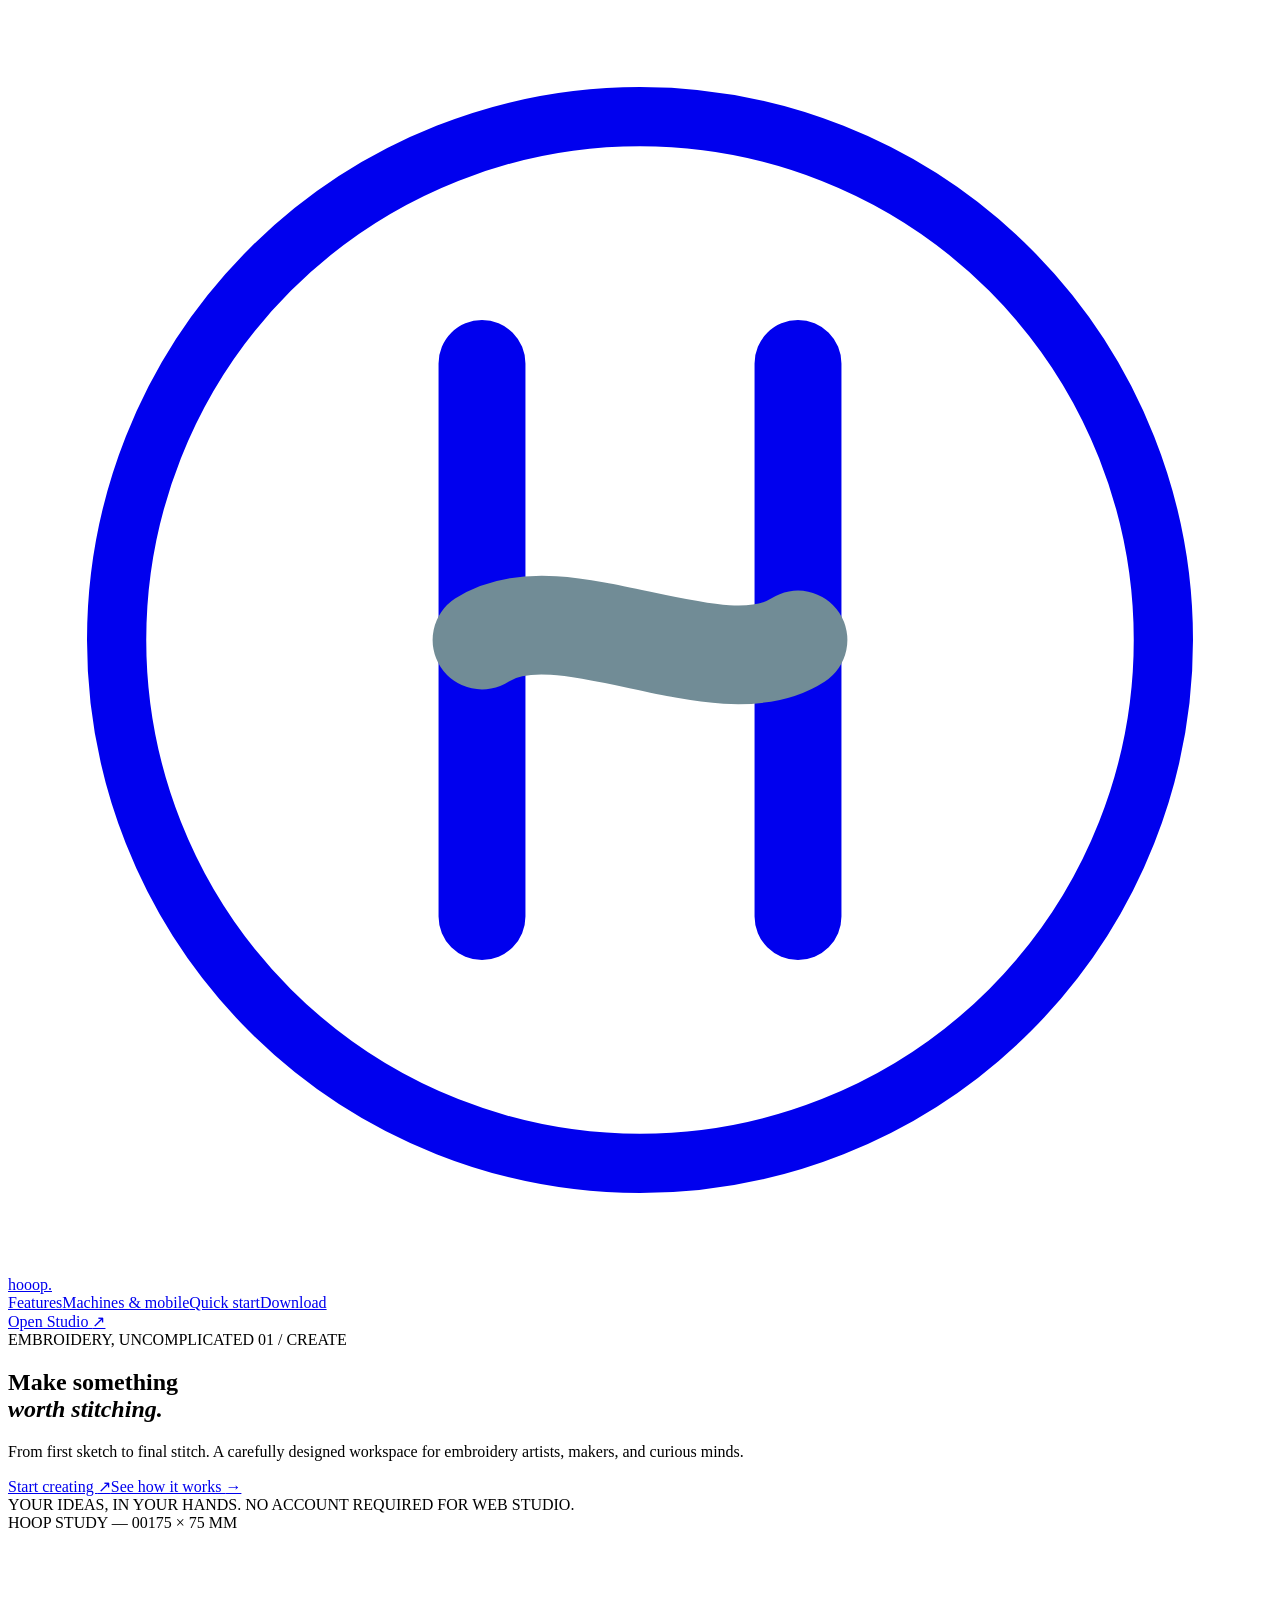
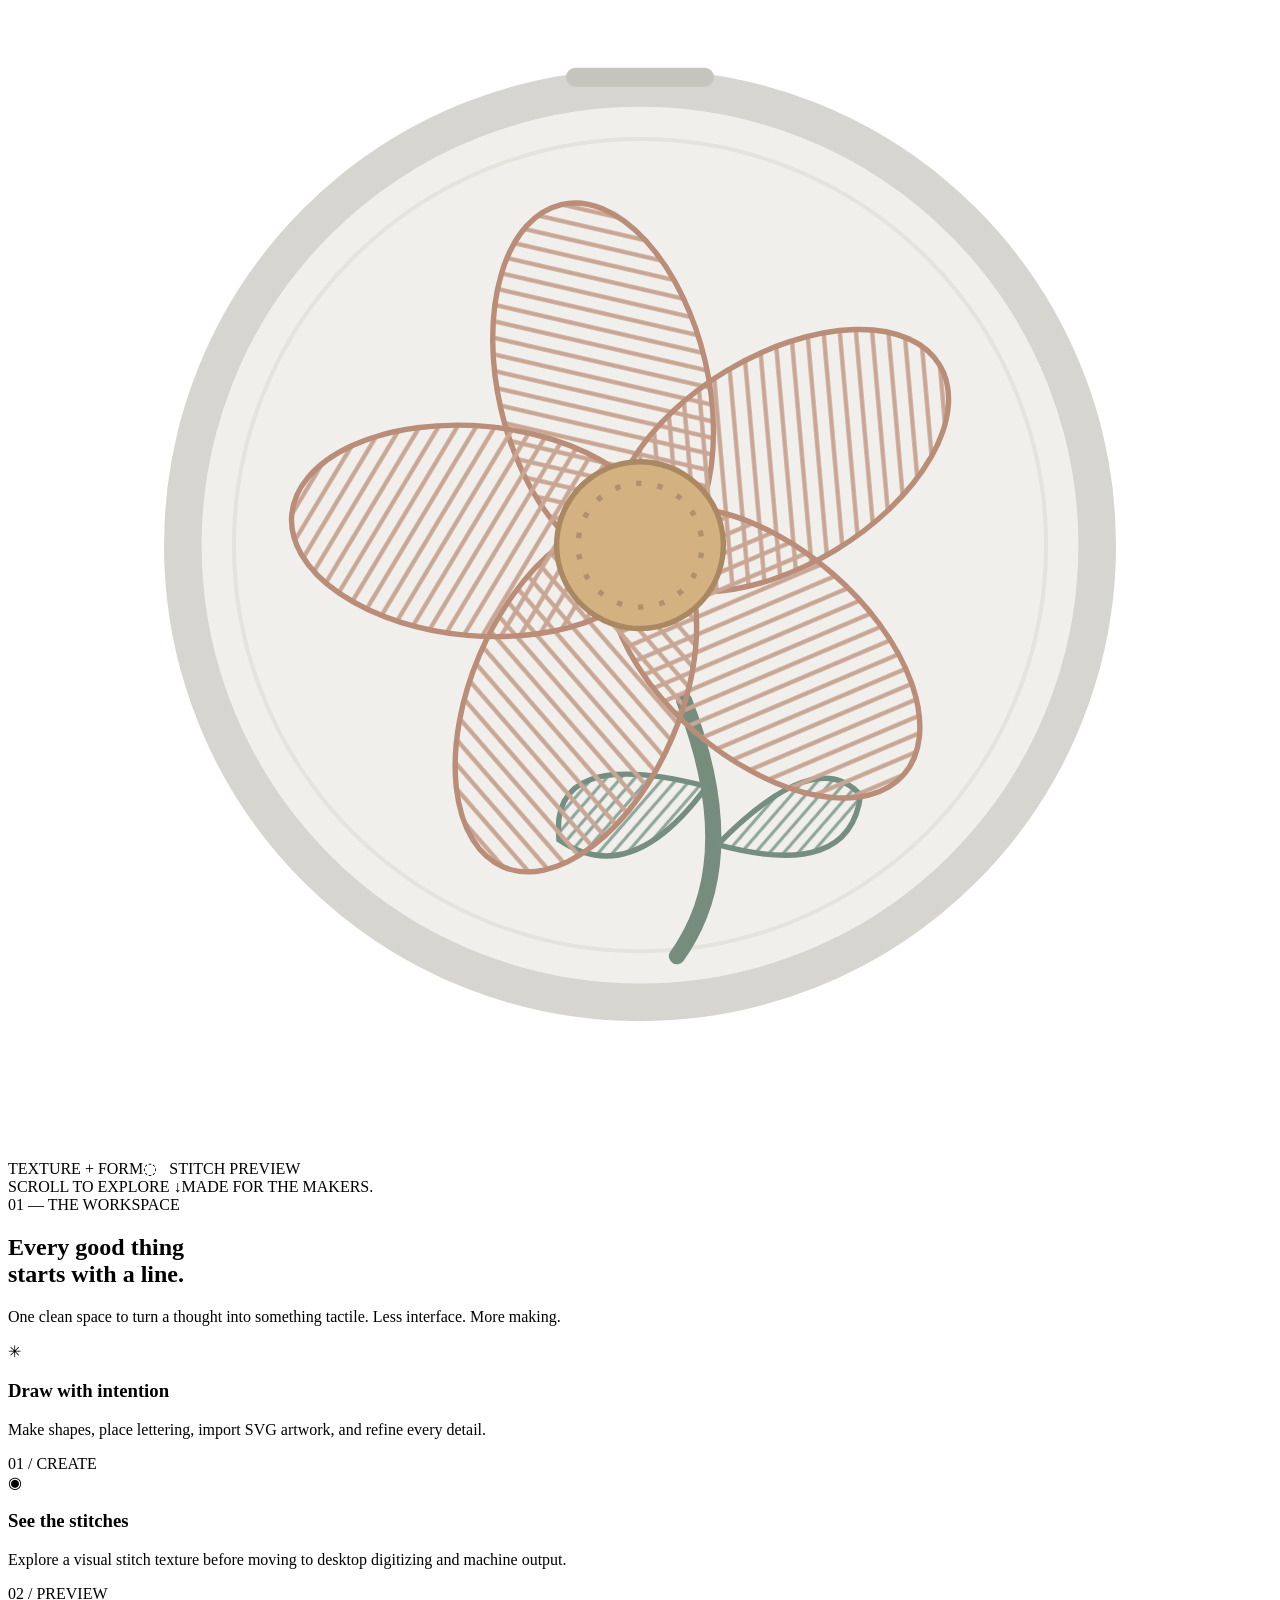
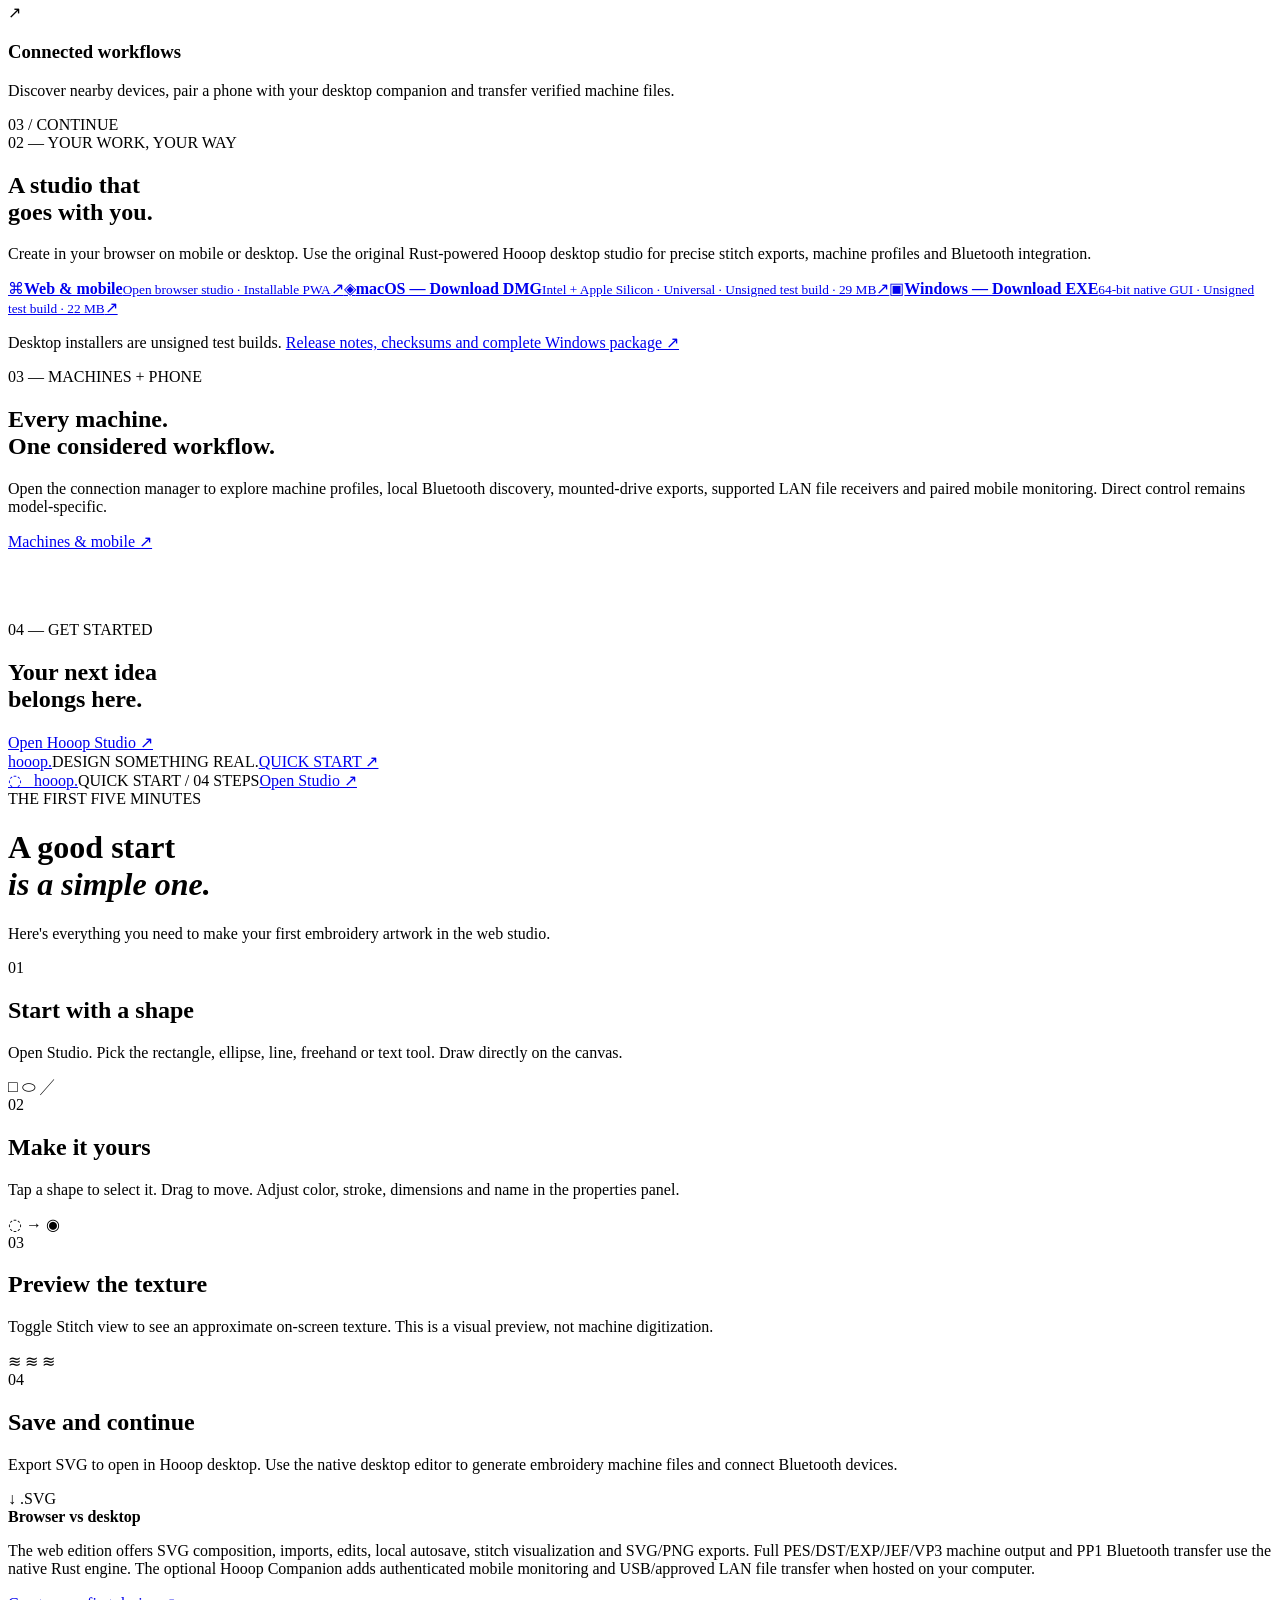
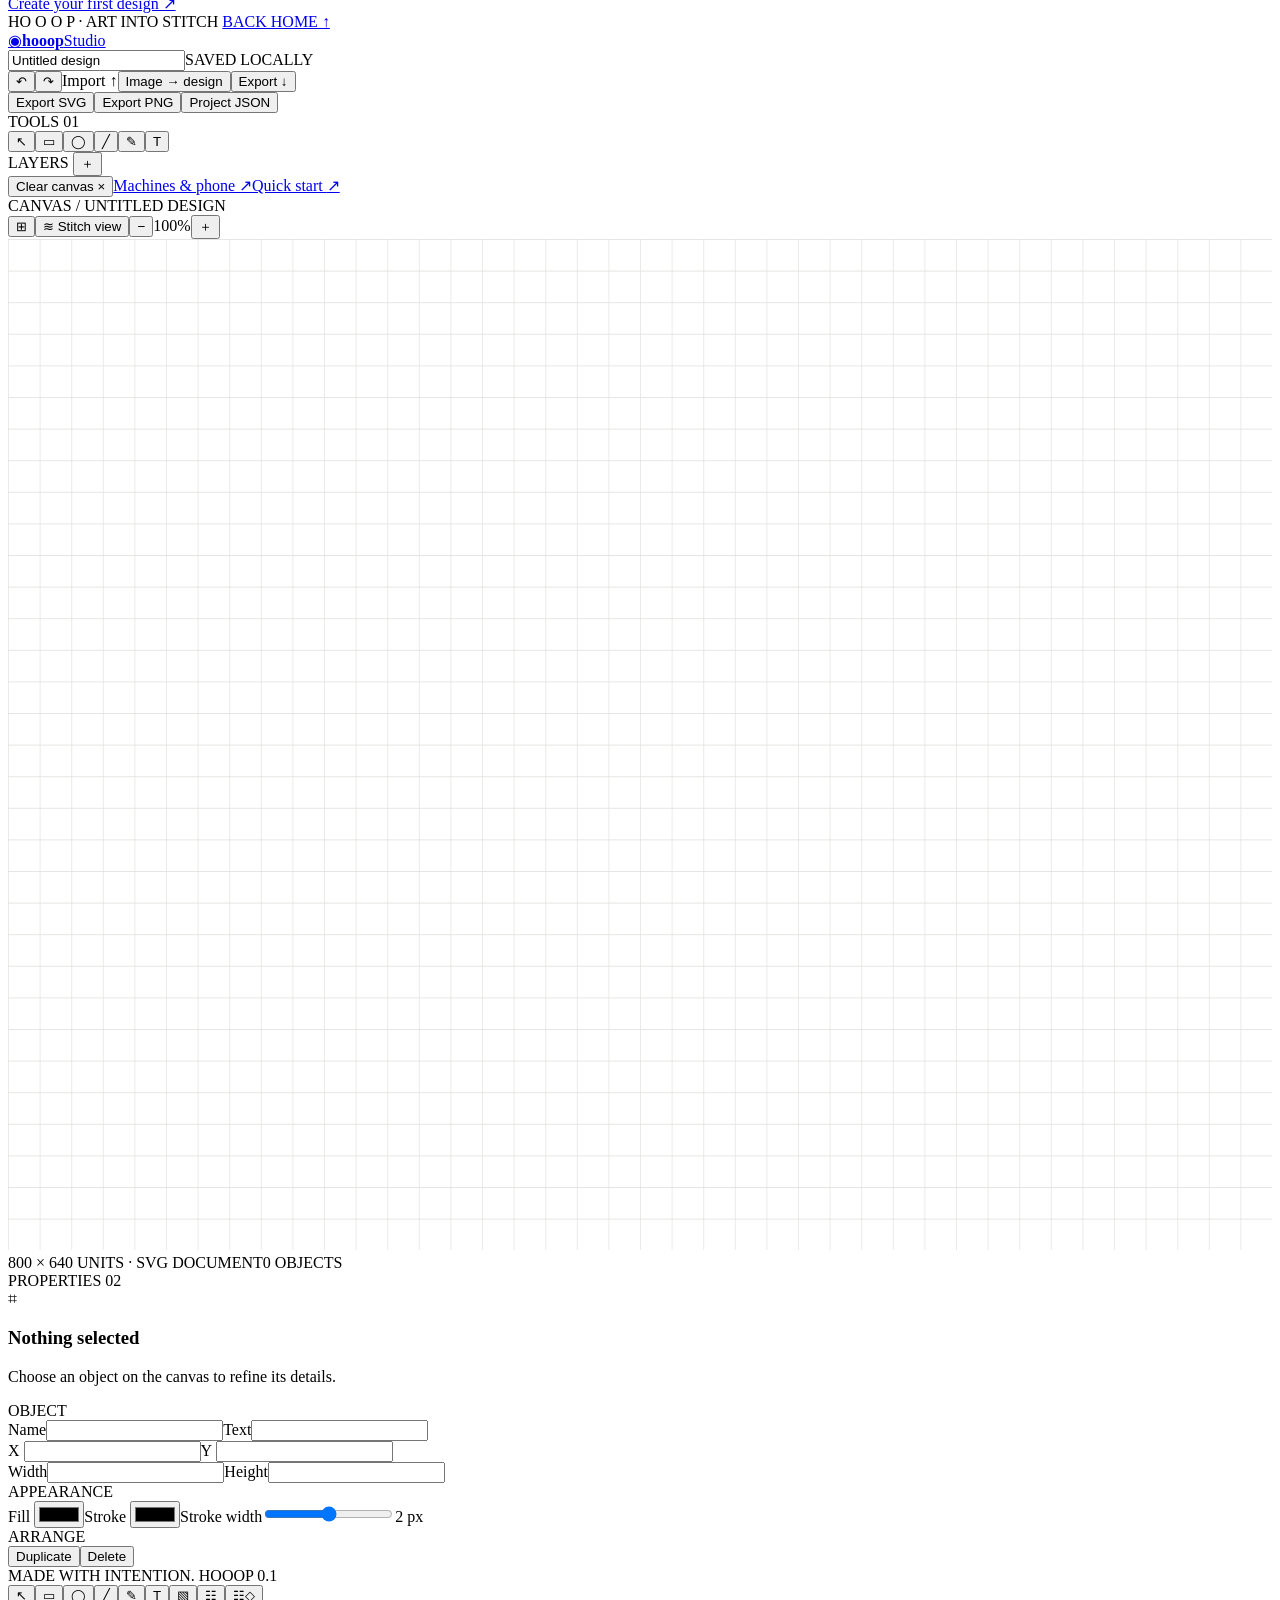
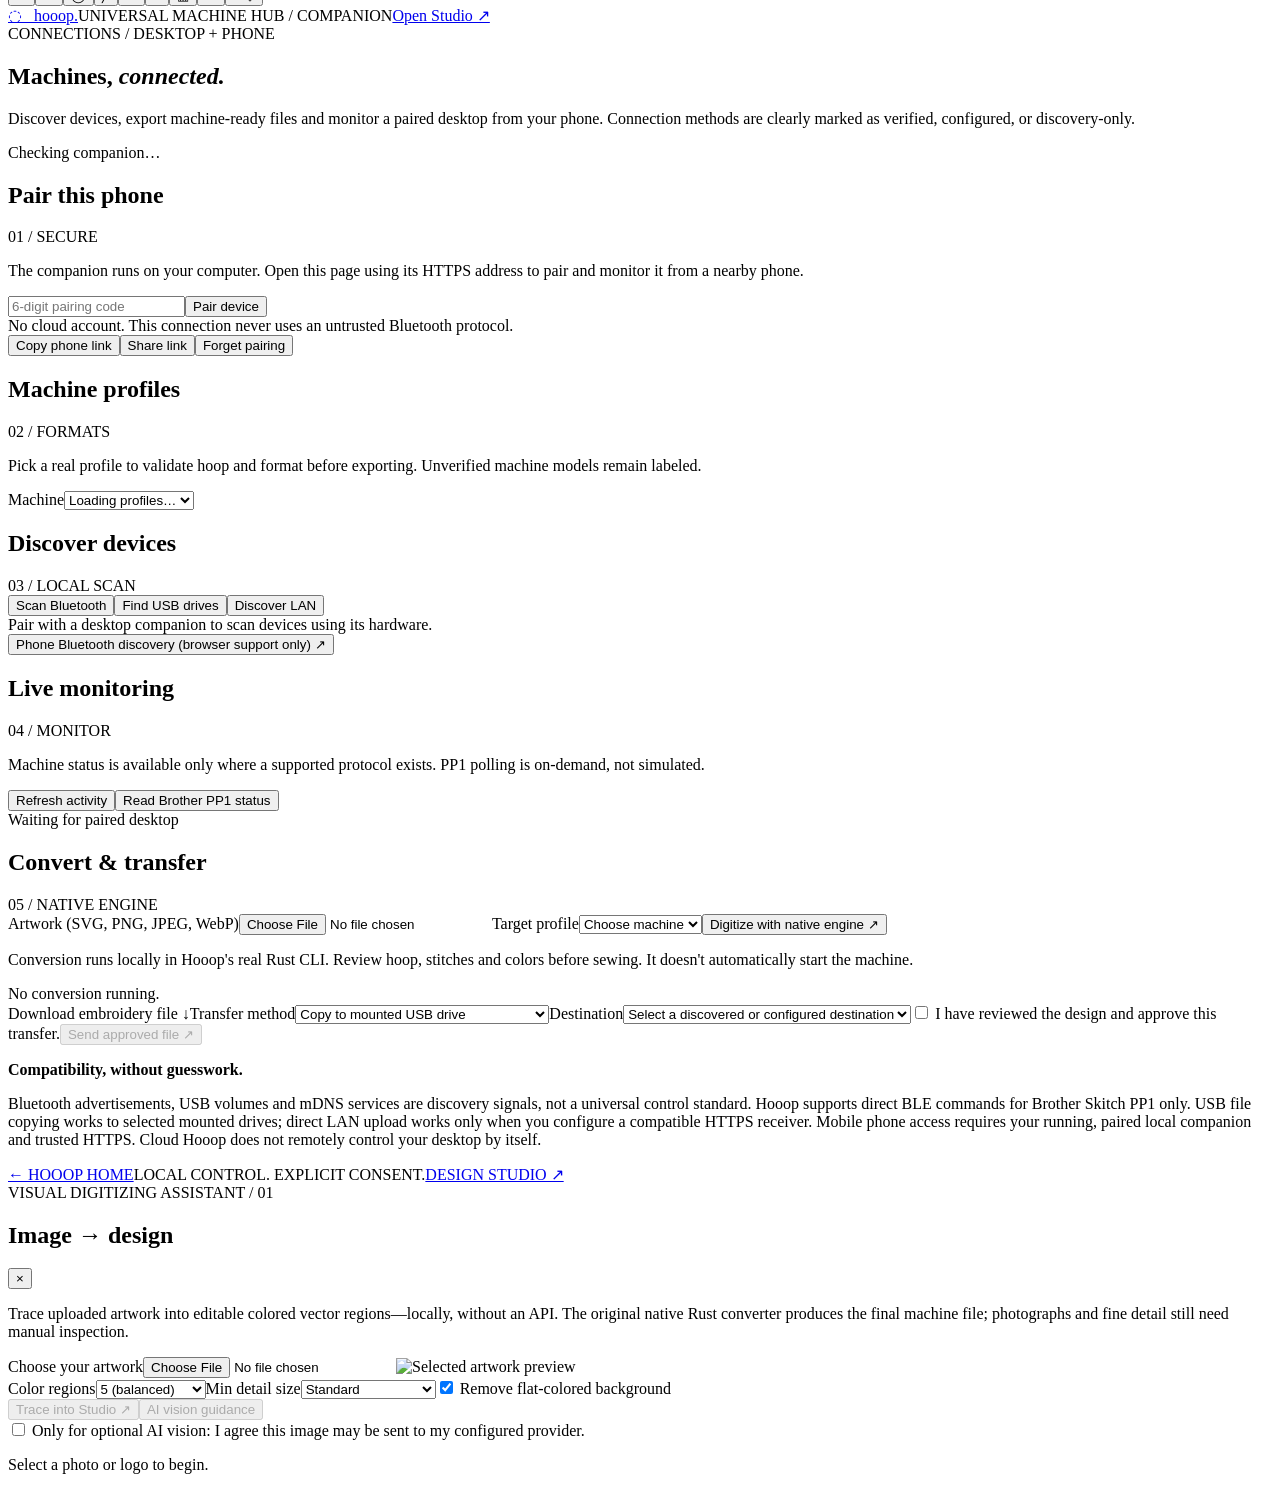
==== web/devices/index.html @ f66bc3d1 "feat: universal machine hub, paired mobile control and AI image-to-embroidery design" ====
<!doctype html>
<html lang="en"><head><meta charset="utf-8"><meta name="viewport" content="width=device-width, initial-scale=1, viewport-fit=cover"><meta name="theme-color" content="#f7f7f5"><meta name="description" content="Hooop — thoughtful embroidery design, across desktop and browser."><title>Hooop — Make something worth stitching.</title><link rel="icon" type="image/svg+xml" href="/assets/favicon.svg"><link rel="apple-touch-icon" href="/assets/apple-touch-icon.png"><link rel="manifest" href="/manifest.webmanifest"><link rel="stylesheet" href="/styles.css"><link rel="stylesheet" href="/universal.css"></head>
<body>
<div id="site" class="site">
<header class="site-header"><a class="wordmark" href="/" aria-label="Hooop home"><span class="mark"><svg viewBox="0 0 32 32" fill="none" aria-hidden="true"><circle cx="16" cy="16" r="13.25" stroke="currentColor" stroke-width="1.5"/><path d="M12 9v14M20 9v14" stroke="currentColor" stroke-width="2.2" stroke-linecap="round"/><path d="M12 16c2-1.3 6 1.3 8 0" stroke="#718C96" stroke-width="2.5" stroke-linecap="round"/></svg></span>hooop<span class="wordmark-dot">.</span></a><nav aria-label="Primary"><a href="#features">Features</a><a href="/devices/">Machines & mobile</a><a href="/guide/">Quick start</a><a href="#downloads">Download</a></nav><a class="site-cta" href="/studio/">Open Studio <span aria-hidden="true">↗</span></a></header>
<main><section class="hero"><div class="eyebrow"><span class="live-dot"></span> EMBROIDERY, UNCOMPLICATED <span class="hero-index">01 / CREATE</span></div><div class="hero-grid"><div class="hero-copy"><h1>Make something<br><em>worth stitching.</em></h1><p>From first sketch to final stitch. A carefully designed workspace for embroidery artists, makers, and curious minds.</p><div class="hero-actions"><a class="primary-btn" href="/studio/">Start creating <span>↗</span></a><a class="text-btn" href="/guide/">See how it works <span>→</span></a></div><div class="hero-meta">YOUR IDEAS, IN YOUR HANDS. <span>NO ACCOUNT REQUIRED FOR WEB STUDIO.</span></div></div><div class="hero-art" aria-label="Stylized stitched flower artwork"><div class="art-top"><span>HOOP STUDY — 001</span><span>75 × 75 MM</span></div><svg class="flower" viewBox="0 0 470 455" role="img" aria-label="Embroidered abstract flower inside a hoop"><defs><pattern id="stitch" width="6" height="6" patternUnits="userSpaceOnUse" patternTransform="rotate(26)"><path d="M0 3H6" stroke="#c9a694" stroke-width="1.6"/></pattern><pattern id="leafstitch" width="4" height="4" patternUnits="userSpaceOnUse" patternTransform="rotate(-36)"><path d="M0 2H4" stroke="#91a79b" stroke-width="1.2"/></pattern></defs><circle cx="235" cy="228" r="170" fill="#F0EFEB" stroke="#D6D5CF" stroke-width="14"/><circle cx="235" cy="228" r="151" fill="none" stroke="#E5E3DD" stroke-width="1.5"/><g transform="rotate(-13 235 228)"><path d="M238 288Q247 351 214 380" fill="none" stroke="#768c7c" stroke-width="6" stroke-linecap="round"/><path d="M239 321Q185 293 181 328Q203 352 239 321Z" fill="url(#leafstitch)" stroke="#758e81" stroke-width="2"/><path d="M238 343Q282 315 294 337Q283 367 238 343Z" fill="url(#leafstitch)" stroke="#758e81" stroke-width="2"/><g fill="url(#stitch)" stroke="#b98d78" stroke-width="2"><ellipse cx="235" cy="167" rx="39" ry="69"/><ellipse cx="235" cy="167" rx="39" ry="69" transform="rotate(72 235 228)"/><ellipse cx="235" cy="167" rx="39" ry="69" transform="rotate(144 235 228)"/><ellipse cx="235" cy="167" rx="39" ry="69" transform="rotate(216 235 228)"/><ellipse cx="235" cy="167" rx="39" ry="69" transform="rotate(288 235 228)"/></g><circle cx="235" cy="228" r="31" fill="#D4B181" stroke="#AA8862" stroke-width="2"/><circle cx="235" cy="228" r="23" fill="none" stroke="#af916e" stroke-width="2" stroke-dasharray="2 6"/></g><path d="M211 54h48" stroke="#c6c5bd" stroke-width="7" stroke-linecap="round"/></svg><div class="art-bottom"><span>TEXTURE + FORM</span><span class="art-badge">◌ &nbsp; STITCH PREVIEW</span></div></div></div><div class="hero-footer"><span>SCROLL TO EXPLORE ↓</span><span>MADE FOR THE MAKERS.</span></div></section>
<section class="feature-section" id="features"><div class="section-kicker">01 — THE WORKSPACE</div><div class="feature-heading"><h2>Every good thing<br>starts with a line.</h2><p>One clean space to turn a thought into something tactile. Less interface. More making.</p></div><div class="features"><article><div class="feature-icon">✳</div><h3>Draw with intention</h3><p>Make shapes, place lettering, import SVG artwork, and refine every detail.</p><span>01 / CREATE</span></article><article><div class="feature-icon">◉</div><h3>See the stitches</h3><p>Explore a visual stitch texture before moving to desktop digitizing and machine output.</p><span>02 / PREVIEW</span></article><article><div class="feature-icon">↗</div><h3>Connected workflows</h3><p>Discover nearby devices, pair a phone with your desktop companion and transfer verified machine files.</p><span>03 / CONTINUE</span></article></div></section>
<section class="platform-section" id="downloads"><div><div class="section-kicker">02 — YOUR WORK, YOUR WAY</div><h2>A studio that<br>goes with you.</h2><p>Create in your browser on mobile or desktop. Use the original Rust-powered Hooop desktop studio for precise stitch exports, machine profiles and Bluetooth integration.</p></div><div class="platform-list"><a href="/studio/"><span class="platform-symbol">⌘</span><span><b>Web & mobile</b><small>Open browser studio · Installable PWA</small></span><span>↗</span></a><a href="https://github.com/pichimail/hooop/releases/download/v0.1.6/Hooop-0.1.6-macOS-Universal-unsigned.dmg" target="_blank" rel="noopener noreferrer" download><span class="platform-symbol">◈</span><span><b>macOS — Download DMG</b><small>Intel + Apple Silicon · Universal · Unsigned test build · 29 MB</small></span><span>↗</span></a><a href="https://github.com/pichimail/hooop/releases/download/v0.1.6/Hooop-0.1.6-Windows-GUI.exe" target="_blank" rel="noopener noreferrer" download><span class="platform-symbol">▣</span><span><b>Windows — Download EXE</b><small>64-bit native GUI · Unsigned test build · 22 MB</small></span><span>↗</span></a></div><p class="platform-note">Desktop installers are unsigned test builds. <a href="https://github.com/pichimail/hooop/releases/tag/v0.1.6" rel="noopener noreferrer" target="_blank">Release notes, checksums and complete Windows package ↗</a></p></section>
<section class="closing"><div class="section-kicker">03 — MACHINES + PHONE</div><h2>Every machine.<br>One considered workflow<span>.</span></h2><p>Open the connection manager to explore machine profiles, local Bluetooth discovery, mounted-drive exports, supported LAN file receivers and paired mobile monitoring. Direct control remains model-specific.</p><a class="primary-btn" href="/devices/">Machines & mobile ↗</a><div class="section-kicker" style="margin-top:70px">04 — GET STARTED</div><h2>Your next idea<br>belongs here<span>.</span></h2><a class="primary-btn" href="/studio/">Open Hooop Studio <span>↗</span></a></section></main><footer class="footer"><a class="wordmark" href="/">hooop<span class="wordmark-dot">.</span></a><span>DESIGN SOMETHING REAL.</span><a href="/guide/">QUICK START ↗</a></footer></div>
<div id="guide" class="guide hidden"><div class="simple-head"><a href="/" class="wordmark">◌ &nbsp; hooop<span class="wordmark-dot">.</span></a><span>QUICK START / 04 STEPS</span><a href="/studio/" class="site-cta">Open Studio ↗</a></div><main class="guide-main"><div class="eyebrow">THE FIRST FIVE MINUTES</div><h1>A good start<br><em>is a simple one.</em></h1><p class="guide-intro">Here's everything you need to make your first embroidery artwork in the web studio.</p><div class="steps"><article><span>01</span><div><h2>Start with a shape</h2><p>Open Studio. Pick the rectangle, ellipse, line, freehand or text tool. Draw directly on the canvas.</p></div><div class="step-drawing">□ ⬭ ╱</div></article><article><span>02</span><div><h2>Make it yours</h2><p>Tap a shape to select it. Drag to move. Adjust color, stroke, dimensions and name in the properties panel.</p></div><div class="step-drawing">◌ → ◉</div></article><article><span>03</span><div><h2>Preview the texture</h2><p>Toggle Stitch view to see an approximate on-screen texture. This is a visual preview, not machine digitization.</p></div><div class="step-drawing">≋ ≋ ≋</div></article><article><span>04</span><div><h2>Save and continue</h2><p>Export SVG to open in Hooop desktop. Use the native desktop editor to generate embroidery machine files and connect Bluetooth devices.</p></div><div class="step-drawing">↓ .SVG</div></article></div><div class="guide-note"><b>Browser vs desktop</b><p>The web edition offers SVG composition, imports, edits, local autosave, stitch visualization and SVG/PNG exports. Full PES/DST/EXP/JEF/VP3 machine output and PP1 Bluetooth transfer use the native Rust engine. The optional Hooop Companion adds authenticated mobile monitoring and USB/approved LAN file transfer when hosted on your computer.</p></div><a class="primary-btn" href="/studio/">Create your first design ↗</a></main><footer class="footer">HO O O P · ART INTO STITCH <a href="/">BACK HOME ↑</a></footer></div>
<div id="studio" class="studio hidden" data-mode="select"><header class="app-topbar"><a href="/" class="app-brand" aria-label="Hooop home"><span class="app-symbol">◉</span><b>hooop</b><span class="app-divider"></span><span class="app-name">Studio</span></a><div class="file-name"><input id="docname" aria-label="Design name" value="Untitled design"><span id="saved-state" class="saved-state">SAVED LOCALLY</span></div><div class="top-actions"><button type="button" id="undo" title="Undo (⌘Z)" aria-label="Undo">↶</button><button type="button" id="redo" title="Redo (⌘⇧Z)" aria-label="Redo">↷</button><span class="vertical-line"></span><label for="file-input" class="ghost-button import-button" title="Import SVG">Import <span>↑</span></label><input id="file-input" type="file" accept=".svg,image/svg+xml" hidden><button id="open-image-assistant" type="button" class="ghost-button" title="Trace an image into editable vector shapes">Image → design</button><button id="export-menu" class="export-button">Export <span>↓</span></button><div id="export-options" class="popover hidden"><button id="save-svg">Export SVG</button><button id="save-png">Export PNG</button><button id="save-json">Project JSON</button></div></div></header>
<div class="app-main"><aside id="tool-panel" class="tool-panel"><div class="panel-label">TOOLS <span>01</span></div><div class="tool-grid" role="toolbar" aria-label="Drawing tools"><button class="tool-button active" data-tool="select" title="Select (V)" aria-label="Select">↖</button><button class="tool-button" data-tool="rectangle" title="Rectangle (R)" aria-label="Rectangle">▭</button><button class="tool-button" data-tool="ellipse" title="Ellipse (E)" aria-label="Ellipse">◯</button><button class="tool-button" data-tool="line" title="Line (L)" aria-label="Line">╱</button><button class="tool-button" data-tool="pen" title="Freehand (P)" aria-label="Freehand">✎</button><button class="tool-button" data-tool="text" title="Text (T)" aria-label="Text">T</button></div><div class="panel-rule"></div><div class="panel-label">LAYERS <button id="add-layer" aria-label="Add a rectangle">＋</button></div><div id="layer-list" class="layer-list" aria-live="polite"></div><div class="panel-bottom"><button id="clear-design" class="subtle-button">Clear canvas <span>×</span></button><a href="/devices/" class="subtle-button">Machines & phone ↗</a><a href="/guide/" class="subtle-button">Quick start <span>↗</span></a></div></aside>
<div class="workspace"><div class="workspace-top"><span class="workspace-title"><span class="dot"></span> CANVAS / <span id="canvas-label">UNTITLED DESIGN</span></span><div class="workspace-buttons"><button id="toggle-grid" class="icon-ghost selected" aria-pressed="true" title="Toggle grid">⊞</button><button id="toggle-stitch" class="icon-ghost" aria-pressed="false" title="Toggle stitch texture">≋ <span class="control-text">Stitch view</span></button><span class="vertical-line"></span><button id="zoom-out" class="icon-ghost" aria-label="Zoom out">−</button><span id="zoom-level">100%</span><button id="zoom-in" class="icon-ghost" aria-label="Zoom in">＋</button></div></div><div id="canvas-scroll" class="canvas-scroll"><div id="canvas-wrapper" class="canvas-wrapper"><svg id="artboard" viewBox="0 0 800 640" xmlns="http://www.w3.org/2000/svg" role="img" aria-label="Editable embroidery design canvas" tabindex="0"><defs><pattern id="grid-lines" width="20" height="20" patternUnits="userSpaceOnUse"><path d="M 20 0 L 0 0 0 20" fill="none" stroke="#dedfdc" stroke-width="0.8"/></pattern><pattern id="stitches" width="5" height="5" patternUnits="userSpaceOnUse" patternTransform="rotate(36)"><line x1="0" y1="2.5" x2="5" y2="2.5" stroke="currentColor" stroke-width="1"/></pattern></defs><rect width="800" height="640" fill="#fff"/><rect class="grid-rect" width="800" height="640" fill="url(#grid-lines)"/><g id="shape-root"></g><g id="interaction-root"></g></svg></div></div><div class="workspace-bottom"><span>800 × 640 UNITS <span class="mid-dot">·</span> SVG DOCUMENT</span><span id="selection-status">0 OBJECTS</span></div></div>
<aside id="inspector" class="inspector"><div class="inspector-header">PROPERTIES <span>02</span></div><div id="inspector-empty" class="inspector-empty"><span>⌗</span><h3>Nothing selected</h3><p>Choose an object on the canvas to refine its details.</p></div><div id="inspector-body" class="hidden"><div class="property-group"><div class="property-heading">OBJECT</div><label>Name<input id="prop-name" type="text" maxlength="80"></label><label class="text-property hidden">Text<input id="prop-text" type="text" maxlength="150"></label><div class="field-row"><label>X <input id="prop-x" type="number" step="1"></label><label>Y <input id="prop-y" type="number" step="1"></label></div><div class="field-row"><label>Width<input id="prop-w" type="number" min="1" step="1"></label><label>Height<input id="prop-h" type="number" min="1" step="1"></label></div></div><div class="property-group"><div class="property-heading">APPEARANCE</div><label>Fill <span class="color-row"><input id="prop-fill" type="color"><output id="fill-hex"></output></span></label><label>Stroke <span class="color-row"><input id="prop-stroke" type="color"><output id="stroke-hex"></output></span></label><label>Stroke width<input id="prop-stroke-width" type="range" min="0" max="24" step="1"><output id="stroke-value">2 px</output></label></div><div class="property-group"><div class="property-heading">ARRANGE</div><div class="action-row"><button id="duplicate" class="ghost-button">Duplicate</button><button id="delete" class="ghost-button danger">Delete</button></div></div></div><div class="inspector-foot">MADE WITH INTENTION. <span>HOOOP 0.1</span></div></aside></div><div class="mobile-toolbar" role="toolbar" aria-label="Mobile drawing tools"><button data-mobile-tool="select" class="active">↖</button><button data-mobile-tool="rectangle">▭</button><button data-mobile-tool="ellipse">◯</button><button data-mobile-tool="line">╱</button><button data-mobile-tool="pen">✎</button><button data-mobile-tool="text">T</button><button id="mobile-image-import" title="Import image and trace" aria-label="Import image and trace">▧</button><button id="mobile-layers">☷</button><button id="mobile-props">☷<span class="mini-diamond">◇</span></button></div><div id="status-toast" class="toast hidden" role="status"></div></div>

<section id="devices" class="connect-page hidden" aria-label="Hooop machine connection manager">
  <header class="connect-head"><a href="/" class="wordmark">◌ &nbsp; hooop<span class="wordmark-dot">.</span></a><span>UNIVERSAL MACHINE HUB / COMPANION</span><a href="/studio/" class="site-cta">Open Studio ↗</a></header>
  <main class="connect-main">
   <div class="section-kicker">CONNECTIONS / DESKTOP + PHONE</div><div class="connect-hero"><div><h1>Machines, <em>connected.</em></h1><p>Discover devices, export machine-ready files and monitor a paired desktop from your phone. Connection methods are clearly marked as verified, configured, or discovery-only.</p></div><div class="connection-state" id="bridge-badge" role="status">Checking companion…</div></div>
   <div class="connect-grid"><section class="connect-card"><div class="card-head"><h2>Pair this phone</h2><span>01 / SECURE</span></div><p>The companion runs on your computer. Open this page using its HTTPS address to pair and monitor it from a nearby phone.</p><div class="pair-row"><input id="pair-pin" inputmode="numeric" autocomplete="one-time-code" pattern="[0-9]*" maxlength="12" aria-label="Desktop pairing code" placeholder="6-digit pairing code"><button id="pair-button" class="primary-btn">Pair device</button></div><div id="pair-message" role="status" class="hint">No cloud account. This connection never uses an untrusted Bluetooth protocol.</div><div class="inline-actions"><button id="copy-companion-url" class="ghost-button">Copy phone link</button><button id="share-companion-url" class="ghost-button">Share link</button><button id="disconnect-companion" class="ghost-button">Forget pairing</button></div></section>
   <section class="connect-card"><div class="card-head"><h2>Machine profiles</h2><span>02 / FORMATS</span></div><p>Pick a real profile to validate hoop and format before exporting. Unverified machine models remain labeled.</p><label class="connected-field">Machine<select id="machine-profile" aria-label="Machine profile"><option value="">Loading profiles…</option></select></label><div id="profile-details" class="profile-details" aria-live="polite"></div></section></div>
   <div class="connect-grid"><section class="connect-card"><div class="card-head"><h2>Discover devices</h2><span>03 / LOCAL SCAN</span></div><div class="inline-actions"><button data-discover="ble" class="ghost-button">Scan Bluetooth</button><button data-discover="usb" class="ghost-button">Find USB drives</button><button data-discover="lan" class="ghost-button">Discover LAN</button></div><div id="discovery-status" class="hint" role="status">Pair with a desktop companion to scan devices using its hardware.</div><div id="discovery-list" class="device-list" aria-live="polite"></div><button id="browser-ble" class="subtle-button">Phone Bluetooth discovery (browser support only) ↗</button></section>
   <section class="connect-card"><div class="card-head"><h2>Live monitoring</h2><span>04 / MONITOR</span></div><p>Machine status is available only where a supported protocol exists. PP1 polling is on-demand, not simulated.</p><div class="inline-actions"><button id="refresh-monitor" class="ghost-button">Refresh activity</button><button id="poll-pp1" class="ghost-button">Read Brother PP1 status</button></div><div id="machine-status" class="machine-status" role="status">Waiting for paired desktop</div><ol id="activity-list" class="activity-list" aria-label="Recent machine activity"></ol></section></div>
   <section class="connect-card transfer-card"><div class="card-head"><h2>Convert & transfer</h2><span>05 / NATIVE ENGINE</span></div><div class="transfer-fields"><label class="connected-field">Artwork (SVG, PNG, JPEG, WebP)<input id="machine-file" type="file" accept=".svg,.png,.jpg,.jpeg,.webp,image/svg+xml,image/png,image/jpeg,image/webp"></label><label class="connected-field">Target profile<select id="transfer-profile" aria-label="Target machine"><option value="">Choose machine</option></select></label><button id="convert-file" class="primary-btn">Digitize with native engine ↗</button></div><p class="hint">Conversion runs locally in Hooop's real Rust CLI. Review hoop, stitches and colors before sewing. It doesn't automatically start the machine.</p><div id="convert-status" role="status" aria-live="polite">No conversion running.</div><div class="transfer-controls"><a id="download-machine-file" class="ghost-button hidden" download>Download embroidery file ↓</a><label class="connected-field">Transfer method<select id="transfer-method"><option value="usb-file">Copy to mounted USB drive</option><option value="configured-lan-http">Send to configured HTTPS file receiver</option><option value="ble-skitch">Brother Skitch PP1 Bluetooth</option></select></label><label class="connected-field">Destination<select id="transfer-target"><option value="">Select a discovered or configured destination</option></select></label><label class="confirm-line"><input id="confirm-transfer" type="checkbox"> I have reviewed the design and approve this transfer.</label><button id="send-machine-file" class="ghost-button" disabled>Send approved file ↗</button><p id="transfer-status" role="status" class="hint"></p></div></section>
   <div class="connect-disclaimer"><b>Compatibility, without guesswork.</b><p>Bluetooth advertisements, USB volumes and mDNS services are discovery signals, not a universal control standard. Hooop supports direct BLE commands for Brother Skitch PP1 only. USB file copying works to selected mounted drives; direct LAN upload works only when you configure a compatible HTTPS receiver. Mobile phone access requires your running, paired local companion and trusted HTTPS. Cloud Hooop does not remotely control your desktop by itself.</p></div>
  </main><footer class="footer"><a href="/">← HOOOP HOME</a><span>LOCAL CONTROL. EXPLICIT CONSENT.</span><a href="/studio/">DESIGN STUDIO ↗</a></footer>
</section>
<div id="image-assistant" class="image-overlay hidden" role="dialog" aria-modal="true" aria-labelledby="image-title">
 <section class="image-dialog"><div class="card-head"><div><div class="section-kicker">VISUAL DIGITIZING ASSISTANT / 01</div><h2 id="image-title">Image → design</h2></div><button type="button" id="image-close" aria-label="Close image assistant">×</button></div><p>Trace uploaded artwork into editable colored vector regions—locally, without an API. The original native Rust converter produces the final machine file; photographs and fine detail still need manual inspection.</p>
 <label class="connected-field">Choose your artwork<input id="image-upload" type="file" accept="image/png,image/jpeg,image/webp,image/gif,image/bmp"></label><img id="image-preview" class="image-preview hidden" alt="Selected artwork preview"><div class="image-tuning"><label>Color regions<select id="trace-colors"><option value="3">3 (simple logo)</option><option value="5" selected>5 (balanced)</option><option value="7">7 (detailed)</option><option value="9">9 (maximum)</option></select></label><label>Min detail size<select id="trace-detail"><option value="4">Fine</option><option value="10" selected>Standard</option><option value="25">Reduce tiny details</option></select></label><label class="confirm-line"><input type="checkbox" id="trace-bg" checked> Remove flat-colored background</label></div>
 <div class="image-actions"><button id="image-trace" class="primary-btn" disabled>Trace into Studio ↗</button><button id="image-analyze" class="ghost-button" disabled>AI vision guidance</button></div><label class="confirm-line cloud-consent"><input id="cloud-consent" type="checkbox"> Only for optional AI vision: I agree this image may be sent to my configured provider.</label><p id="trace-status" role="status" aria-live="polite">Select a photo or logo to begin.</p><pre id="vision-output" class="vision-output hidden" aria-label="AI vision advice"></pre>
 </section>
</div>
<script src="/app.js" defer></script><script type="module" src="/image-assistant.js"></script><script type="module" src="/devices.js"></script></body></html>
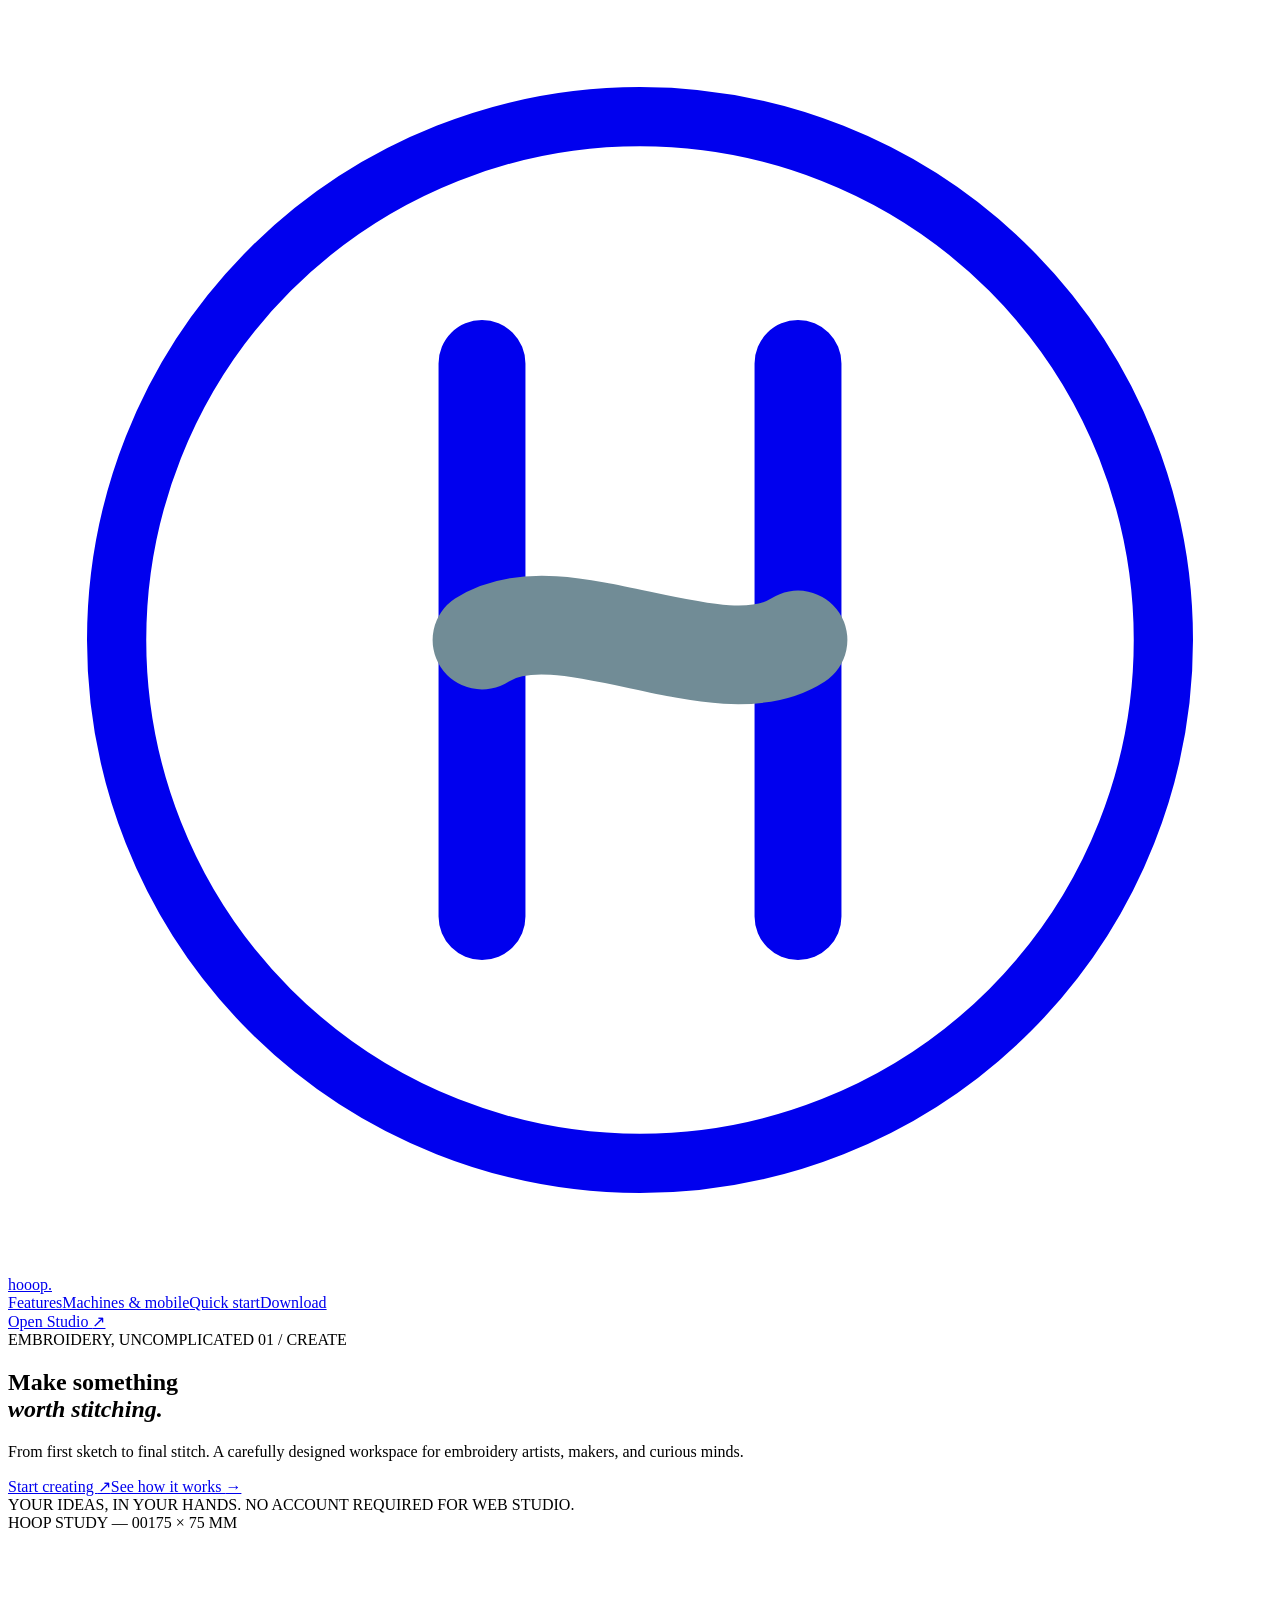
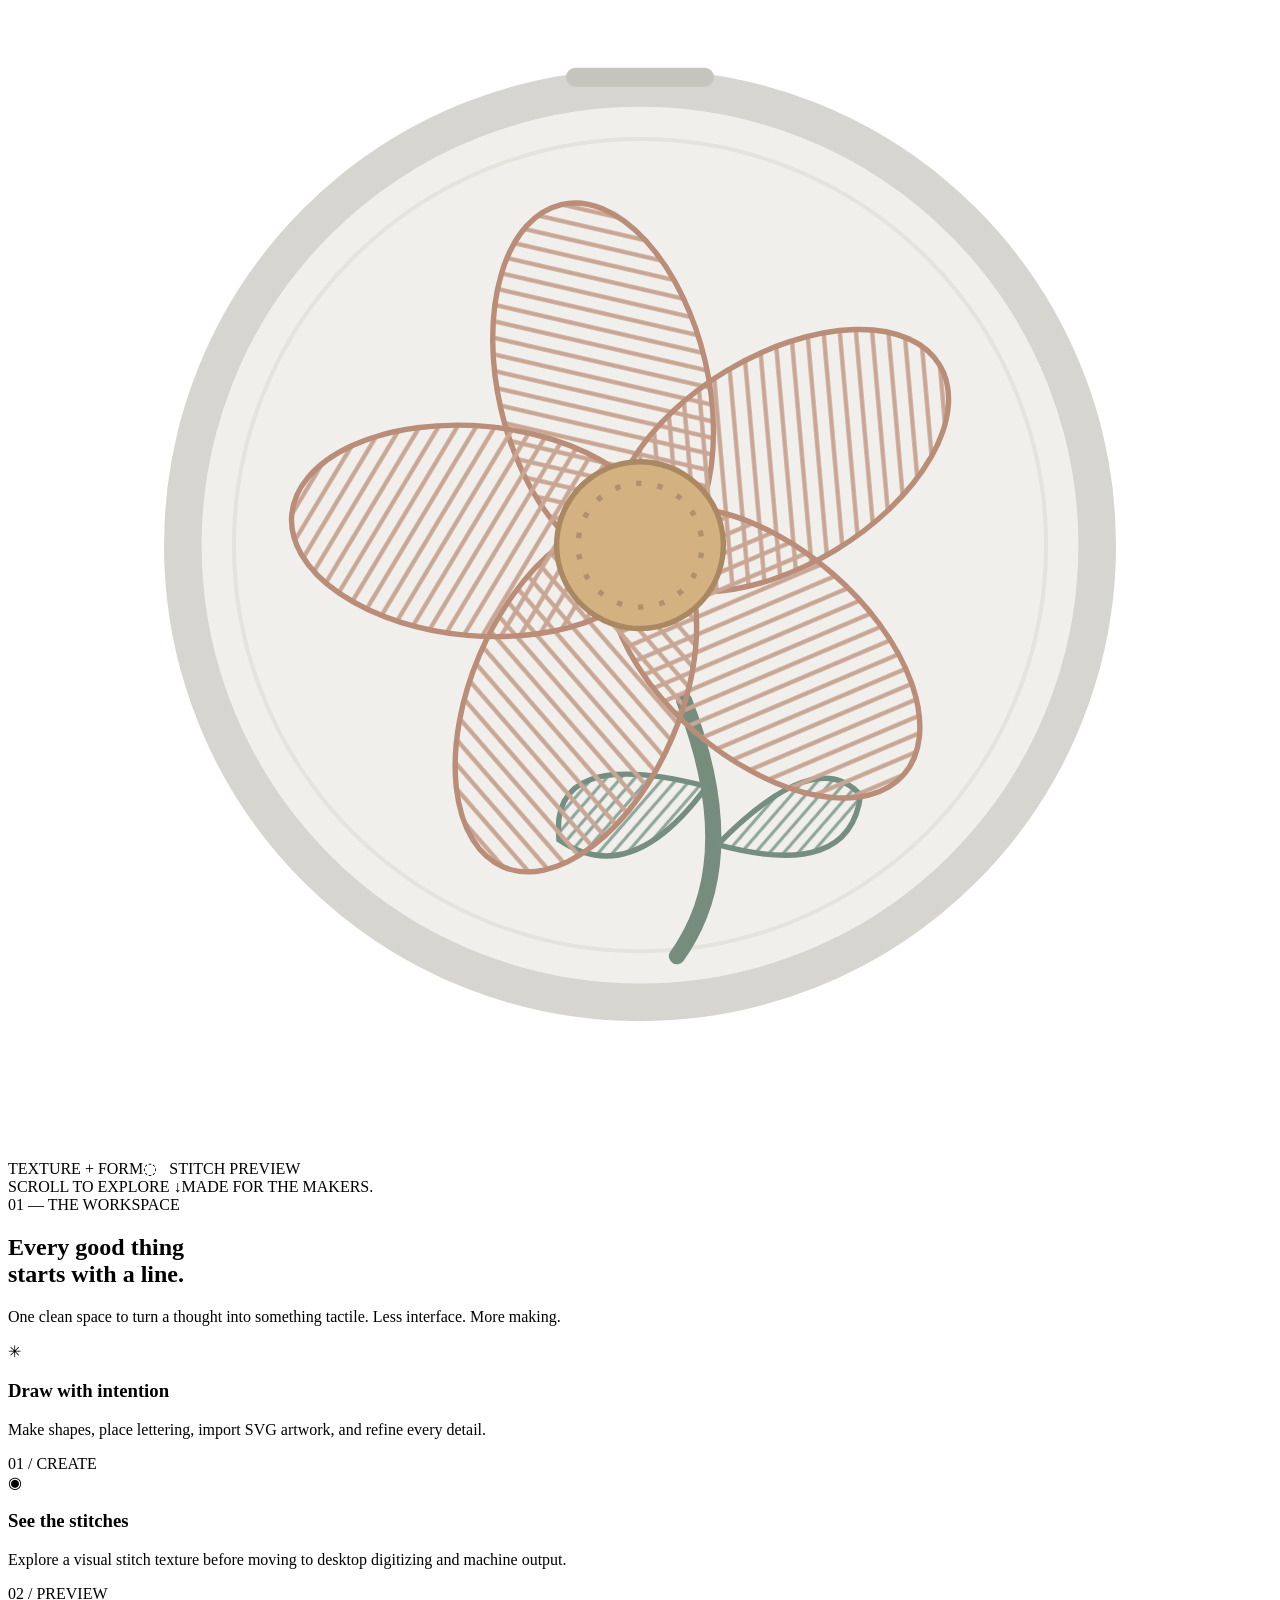
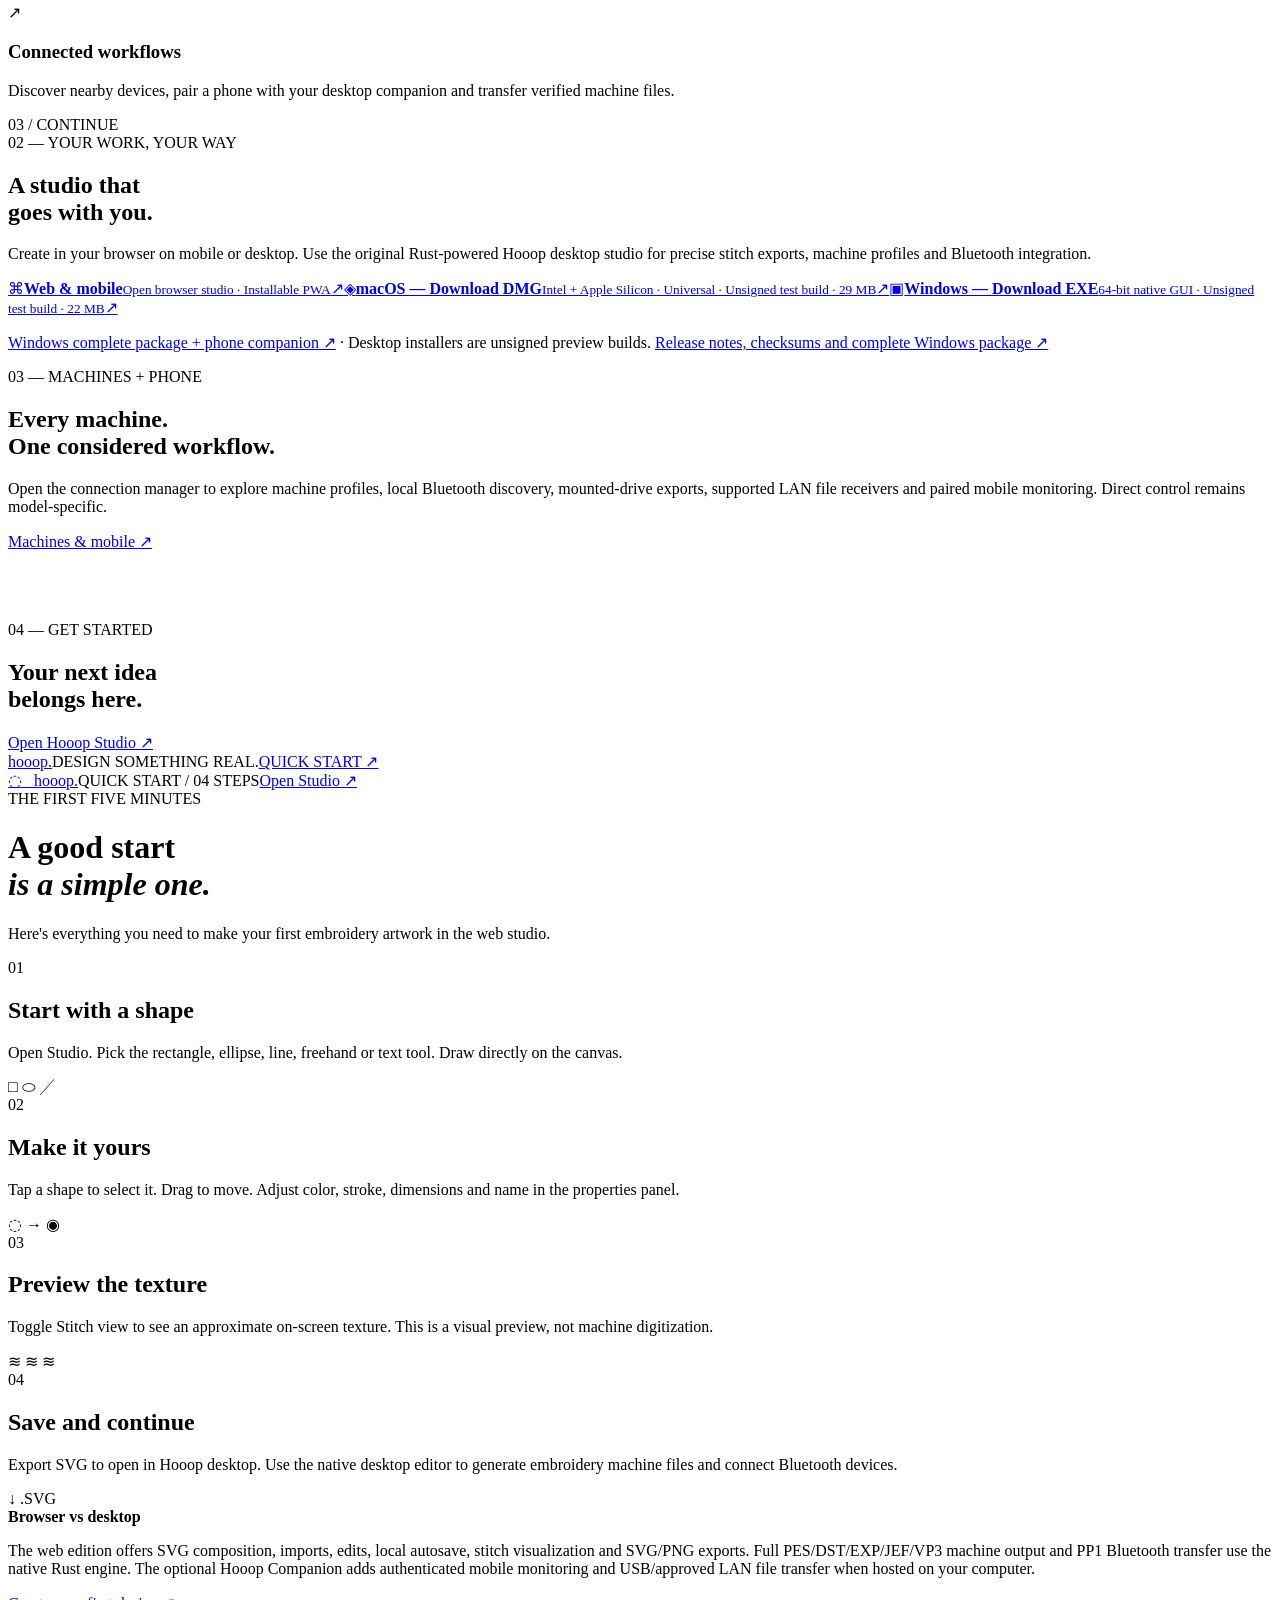
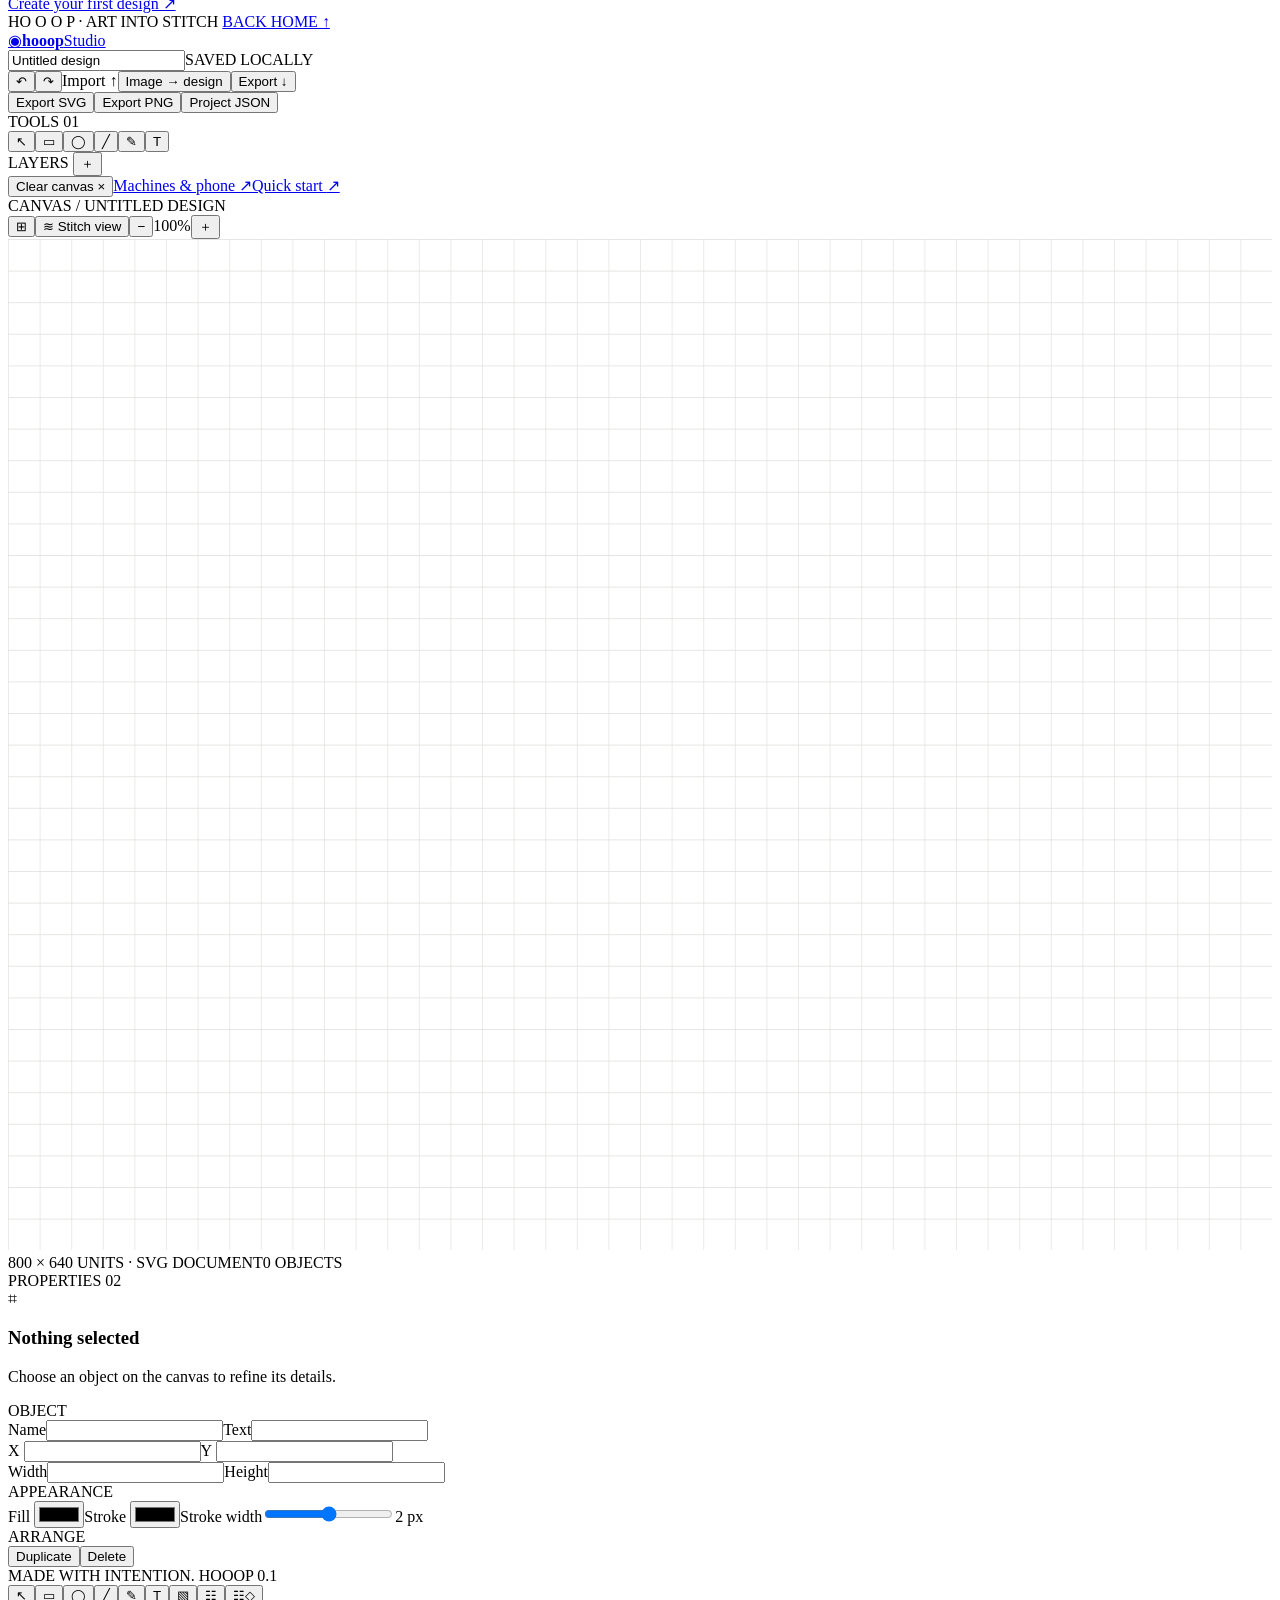
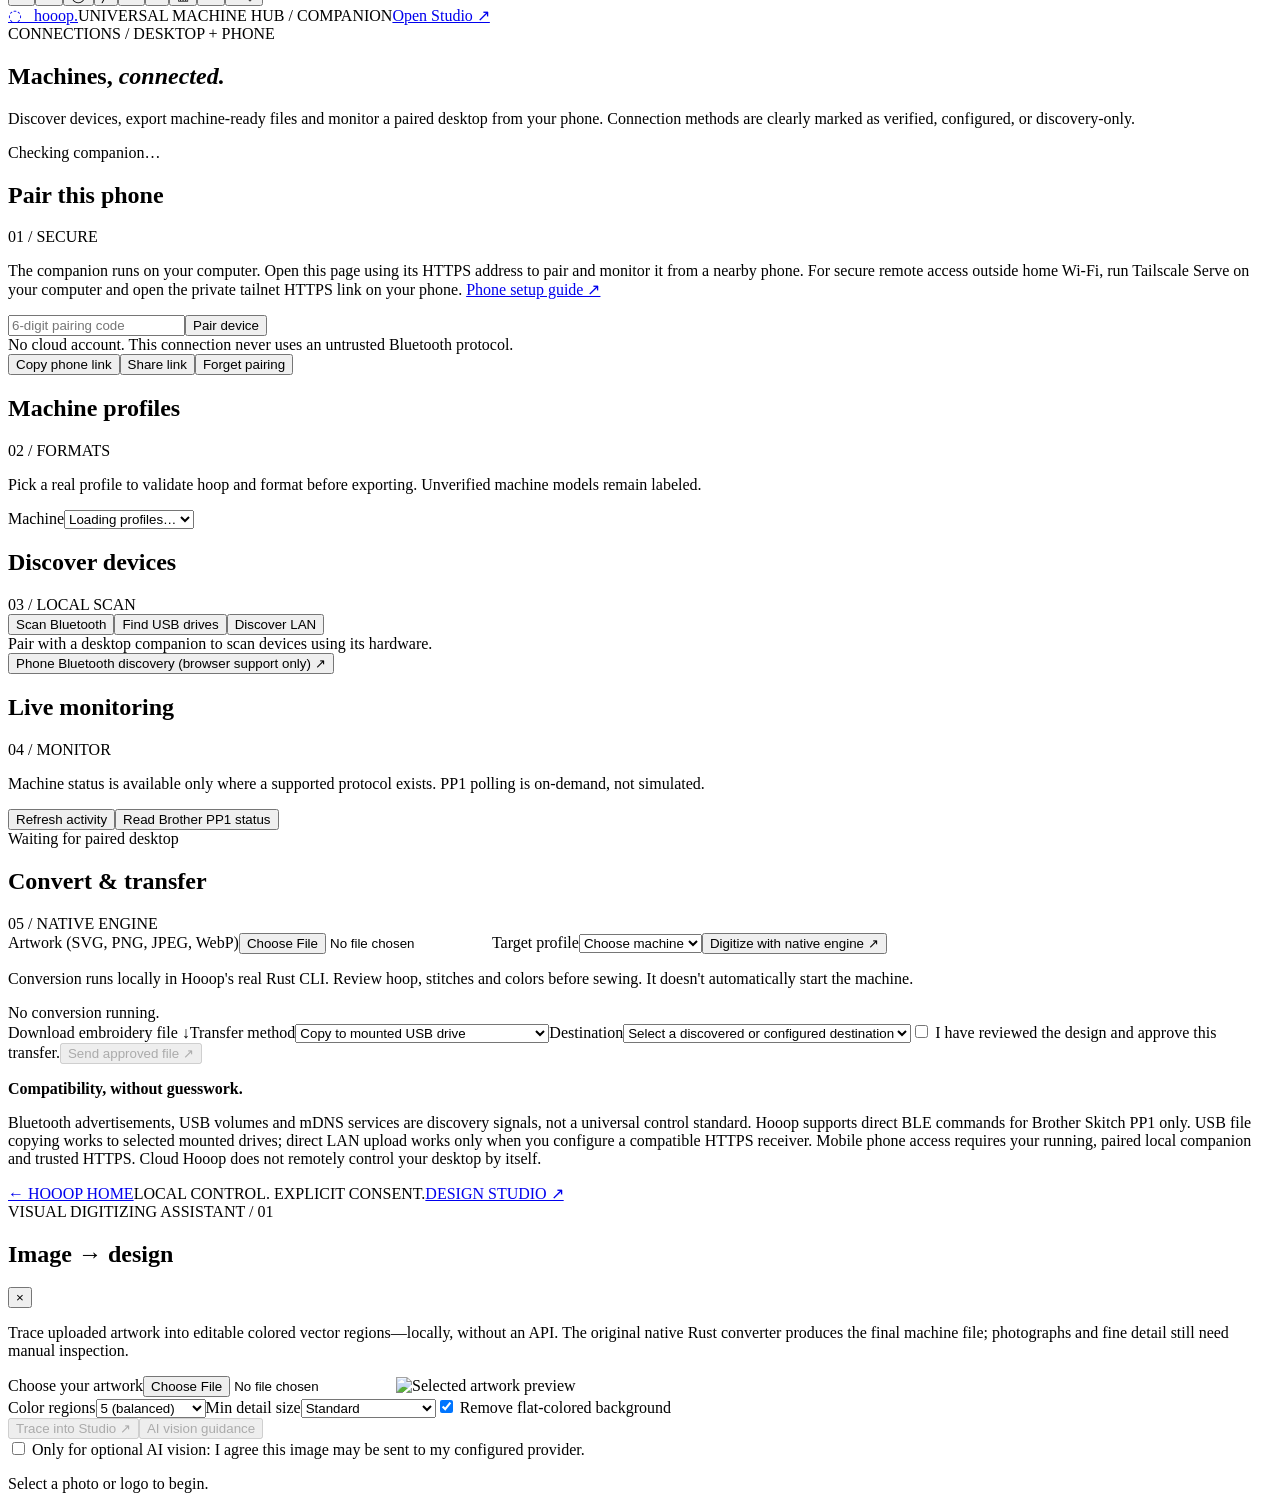
==== commit fdaf2a62: "release(web): link verified Hooop Universal Mac/Windows installers and easy phone setup" ====
--- a/web/devices/index.html
+++ b/web/devices/index.html
@@ -5,7 +5,7 @@
 <header class="site-header"><a class="wordmark" href="/" aria-label="Hooop home"><span class="mark"><svg viewBox="0 0 32 32" fill="none" aria-hidden="true"><circle cx="16" cy="16" r="13.25" stroke="currentColor" stroke-width="1.5"/><path d="M12 9v14M20 9v14" stroke="currentColor" stroke-width="2.2" stroke-linecap="round"/><path d="M12 16c2-1.3 6 1.3 8 0" stroke="#718C96" stroke-width="2.5" stroke-linecap="round"/></svg></span>hooop<span class="wordmark-dot">.</span></a><nav aria-label="Primary"><a href="#features">Features</a><a href="/devices/">Machines & mobile</a><a href="/guide/">Quick start</a><a href="#downloads">Download</a></nav><a class="site-cta" href="/studio/">Open Studio <span aria-hidden="true">↗</span></a></header>
 <main><section class="hero"><div class="eyebrow"><span class="live-dot"></span> EMBROIDERY, UNCOMPLICATED <span class="hero-index">01 / CREATE</span></div><div class="hero-grid"><div class="hero-copy"><h1>Make something<br><em>worth stitching.</em></h1><p>From first sketch to final stitch. A carefully designed workspace for embroidery artists, makers, and curious minds.</p><div class="hero-actions"><a class="primary-btn" href="/studio/">Start creating <span>↗</span></a><a class="text-btn" href="/guide/">See how it works <span>→</span></a></div><div class="hero-meta">YOUR IDEAS, IN YOUR HANDS. <span>NO ACCOUNT REQUIRED FOR WEB STUDIO.</span></div></div><div class="hero-art" aria-label="Stylized stitched flower artwork"><div class="art-top"><span>HOOP STUDY — 001</span><span>75 × 75 MM</span></div><svg class="flower" viewBox="0 0 470 455" role="img" aria-label="Embroidered abstract flower inside a hoop"><defs><pattern id="stitch" width="6" height="6" patternUnits="userSpaceOnUse" patternTransform="rotate(26)"><path d="M0 3H6" stroke="#c9a694" stroke-width="1.6"/></pattern><pattern id="leafstitch" width="4" height="4" patternUnits="userSpaceOnUse" patternTransform="rotate(-36)"><path d="M0 2H4" stroke="#91a79b" stroke-width="1.2"/></pattern></defs><circle cx="235" cy="228" r="170" fill="#F0EFEB" stroke="#D6D5CF" stroke-width="14"/><circle cx="235" cy="228" r="151" fill="none" stroke="#E5E3DD" stroke-width="1.5"/><g transform="rotate(-13 235 228)"><path d="M238 288Q247 351 214 380" fill="none" stroke="#768c7c" stroke-width="6" stroke-linecap="round"/><path d="M239 321Q185 293 181 328Q203 352 239 321Z" fill="url(#leafstitch)" stroke="#758e81" stroke-width="2"/><path d="M238 343Q282 315 294 337Q283 367 238 343Z" fill="url(#leafstitch)" stroke="#758e81" stroke-width="2"/><g fill="url(#stitch)" stroke="#b98d78" stroke-width="2"><ellipse cx="235" cy="167" rx="39" ry="69"/><ellipse cx="235" cy="167" rx="39" ry="69" transform="rotate(72 235 228)"/><ellipse cx="235" cy="167" rx="39" ry="69" transform="rotate(144 235 228)"/><ellipse cx="235" cy="167" rx="39" ry="69" transform="rotate(216 235 228)"/><ellipse cx="235" cy="167" rx="39" ry="69" transform="rotate(288 235 228)"/></g><circle cx="235" cy="228" r="31" fill="#D4B181" stroke="#AA8862" stroke-width="2"/><circle cx="235" cy="228" r="23" fill="none" stroke="#af916e" stroke-width="2" stroke-dasharray="2 6"/></g><path d="M211 54h48" stroke="#c6c5bd" stroke-width="7" stroke-linecap="round"/></svg><div class="art-bottom"><span>TEXTURE + FORM</span><span class="art-badge">◌ &nbsp; STITCH PREVIEW</span></div></div></div><div class="hero-footer"><span>SCROLL TO EXPLORE ↓</span><span>MADE FOR THE MAKERS.</span></div></section>
 <section class="feature-section" id="features"><div class="section-kicker">01 — THE WORKSPACE</div><div class="feature-heading"><h2>Every good thing<br>starts with a line.</h2><p>One clean space to turn a thought into something tactile. Less interface. More making.</p></div><div class="features"><article><div class="feature-icon">✳</div><h3>Draw with intention</h3><p>Make shapes, place lettering, import SVG artwork, and refine every detail.</p><span>01 / CREATE</span></article><article><div class="feature-icon">◉</div><h3>See the stitches</h3><p>Explore a visual stitch texture before moving to desktop digitizing and machine output.</p><span>02 / PREVIEW</span></article><article><div class="feature-icon">↗</div><h3>Connected workflows</h3><p>Discover nearby devices, pair a phone with your desktop companion and transfer verified machine files.</p><span>03 / CONTINUE</span></article></div></section>
-<section class="platform-section" id="downloads"><div><div class="section-kicker">02 — YOUR WORK, YOUR WAY</div><h2>A studio that<br>goes with you.</h2><p>Create in your browser on mobile or desktop. Use the original Rust-powered Hooop desktop studio for precise stitch exports, machine profiles and Bluetooth integration.</p></div><div class="platform-list"><a href="/studio/"><span class="platform-symbol">⌘</span><span><b>Web & mobile</b><small>Open browser studio · Installable PWA</small></span><span>↗</span></a><a href="https://github.com/pichimail/hooop/releases/download/v0.1.6/Hooop-0.1.6-macOS-Universal-unsigned.dmg" target="_blank" rel="noopener noreferrer" download><span class="platform-symbol">◈</span><span><b>macOS — Download DMG</b><small>Intel + Apple Silicon · Universal · Unsigned test build · 29 MB</small></span><span>↗</span></a><a href="https://github.com/pichimail/hooop/releases/download/v0.1.6/Hooop-0.1.6-Windows-GUI.exe" target="_blank" rel="noopener noreferrer" download><span class="platform-symbol">▣</span><span><b>Windows — Download EXE</b><small>64-bit native GUI · Unsigned test build · 22 MB</small></span><span>↗</span></a></div><p class="platform-note">Desktop installers are unsigned test builds. <a href="https://github.com/pichimail/hooop/releases/tag/v0.1.6" rel="noopener noreferrer" target="_blank">Release notes, checksums and complete Windows package ↗</a></p></section>
+<section class="platform-section" id="downloads"><div><div class="section-kicker">02 — YOUR WORK, YOUR WAY</div><h2>A studio that<br>goes with you.</h2><p>Create in your browser on mobile or desktop. Use the original Rust-powered Hooop desktop studio for precise stitch exports, machine profiles and Bluetooth integration.</p></div><div class="platform-list"><a href="/studio/"><span class="platform-symbol">⌘</span><span><b>Web & mobile</b><small>Open browser studio · Installable PWA</small></span><span>↗</span></a><a href="https://github.com/pichimail/hooop/releases/download/v0.1.6-universal.1/Hooop-Universal-macOS-Intel-AppleSilicon.dmg" target="_blank" rel="noopener noreferrer" download><span class="platform-symbol">◈</span><span><b>macOS — Download DMG</b><small>Intel + Apple Silicon · Universal · Unsigned test build · 29 MB</small></span><span>↗</span></a><a href="https://github.com/pichimail/hooop/releases/download/v0.1.6-universal.1/Hooop-Universal-Windows.exe" target="_blank" rel="noopener noreferrer" download><span class="platform-symbol">▣</span><span><b>Windows — Download EXE</b><small>64-bit native GUI · Unsigned test build · 22 MB</small></span><span>↗</span></a></div><p class="platform-note"><a href="https://github.com/pichimail/hooop/releases/download/v0.1.6-universal.1/Hooop-Universal-Windows-complete.zip" rel="noopener noreferrer" target="_blank">Windows complete package + phone companion ↗</a> · Desktop installers are unsigned preview builds. <a href="https://github.com/pichimail/hooop/releases/tag/v0.1.6-universal.1" rel="noopener noreferrer" target="_blank">Release notes, checksums and complete Windows package ↗</a></p></section>
 <section class="closing"><div class="section-kicker">03 — MACHINES + PHONE</div><h2>Every machine.<br>One considered workflow<span>.</span></h2><p>Open the connection manager to explore machine profiles, local Bluetooth discovery, mounted-drive exports, supported LAN file receivers and paired mobile monitoring. Direct control remains model-specific.</p><a class="primary-btn" href="/devices/">Machines & mobile ↗</a><div class="section-kicker" style="margin-top:70px">04 — GET STARTED</div><h2>Your next idea<br>belongs here<span>.</span></h2><a class="primary-btn" href="/studio/">Open Hooop Studio <span>↗</span></a></section></main><footer class="footer"><a class="wordmark" href="/">hooop<span class="wordmark-dot">.</span></a><span>DESIGN SOMETHING REAL.</span><a href="/guide/">QUICK START ↗</a></footer></div>
 <div id="guide" class="guide hidden"><div class="simple-head"><a href="/" class="wordmark">◌ &nbsp; hooop<span class="wordmark-dot">.</span></a><span>QUICK START / 04 STEPS</span><a href="/studio/" class="site-cta">Open Studio ↗</a></div><main class="guide-main"><div class="eyebrow">THE FIRST FIVE MINUTES</div><h1>A good start<br><em>is a simple one.</em></h1><p class="guide-intro">Here's everything you need to make your first embroidery artwork in the web studio.</p><div class="steps"><article><span>01</span><div><h2>Start with a shape</h2><p>Open Studio. Pick the rectangle, ellipse, line, freehand or text tool. Draw directly on the canvas.</p></div><div class="step-drawing">□ ⬭ ╱</div></article><article><span>02</span><div><h2>Make it yours</h2><p>Tap a shape to select it. Drag to move. Adjust color, stroke, dimensions and name in the properties panel.</p></div><div class="step-drawing">◌ → ◉</div></article><article><span>03</span><div><h2>Preview the texture</h2><p>Toggle Stitch view to see an approximate on-screen texture. This is a visual preview, not machine digitization.</p></div><div class="step-drawing">≋ ≋ ≋</div></article><article><span>04</span><div><h2>Save and continue</h2><p>Export SVG to open in Hooop desktop. Use the native desktop editor to generate embroidery machine files and connect Bluetooth devices.</p></div><div class="step-drawing">↓ .SVG</div></article></div><div class="guide-note"><b>Browser vs desktop</b><p>The web edition offers SVG composition, imports, edits, local autosave, stitch visualization and SVG/PNG exports. Full PES/DST/EXP/JEF/VP3 machine output and PP1 Bluetooth transfer use the native Rust engine. The optional Hooop Companion adds authenticated mobile monitoring and USB/approved LAN file transfer when hosted on your computer.</p></div><a class="primary-btn" href="/studio/">Create your first design ↗</a></main><footer class="footer">HO O O P · ART INTO STITCH <a href="/">BACK HOME ↑</a></footer></div>
 <div id="studio" class="studio hidden" data-mode="select"><header class="app-topbar"><a href="/" class="app-brand" aria-label="Hooop home"><span class="app-symbol">◉</span><b>hooop</b><span class="app-divider"></span><span class="app-name">Studio</span></a><div class="file-name"><input id="docname" aria-label="Design name" value="Untitled design"><span id="saved-state" class="saved-state">SAVED LOCALLY</span></div><div class="top-actions"><button type="button" id="undo" title="Undo (⌘Z)" aria-label="Undo">↶</button><button type="button" id="redo" title="Redo (⌘⇧Z)" aria-label="Redo">↷</button><span class="vertical-line"></span><label for="file-input" class="ghost-button import-button" title="Import SVG">Import <span>↑</span></label><input id="file-input" type="file" accept=".svg,image/svg+xml" hidden><button id="open-image-assistant" type="button" class="ghost-button" title="Trace an image into editable vector shapes">Image → design</button><button id="export-menu" class="export-button">Export <span>↓</span></button><div id="export-options" class="popover hidden"><button id="save-svg">Export SVG</button><button id="save-png">Export PNG</button><button id="save-json">Project JSON</button></div></div></header>
@@ -17,7 +17,7 @@
   <header class="connect-head"><a href="/" class="wordmark">◌ &nbsp; hooop<span class="wordmark-dot">.</span></a><span>UNIVERSAL MACHINE HUB / COMPANION</span><a href="/studio/" class="site-cta">Open Studio ↗</a></header>
   <main class="connect-main">
    <div class="section-kicker">CONNECTIONS / DESKTOP + PHONE</div><div class="connect-hero"><div><h1>Machines, <em>connected.</em></h1><p>Discover devices, export machine-ready files and monitor a paired desktop from your phone. Connection methods are clearly marked as verified, configured, or discovery-only.</p></div><div class="connection-state" id="bridge-badge" role="status">Checking companion…</div></div>
-   <div class="connect-grid"><section class="connect-card"><div class="card-head"><h2>Pair this phone</h2><span>01 / SECURE</span></div><p>The companion runs on your computer. Open this page using its HTTPS address to pair and monitor it from a nearby phone.</p><div class="pair-row"><input id="pair-pin" inputmode="numeric" autocomplete="one-time-code" pattern="[0-9]*" maxlength="12" aria-label="Desktop pairing code" placeholder="6-digit pairing code"><button id="pair-button" class="primary-btn">Pair device</button></div><div id="pair-message" role="status" class="hint">No cloud account. This connection never uses an untrusted Bluetooth protocol.</div><div class="inline-actions"><button id="copy-companion-url" class="ghost-button">Copy phone link</button><button id="share-companion-url" class="ghost-button">Share link</button><button id="disconnect-companion" class="ghost-button">Forget pairing</button></div></section>
+   <div class="connect-grid"><section class="connect-card"><div class="card-head"><h2>Pair this phone</h2><span>01 / SECURE</span></div><p>The companion runs on your computer. Open this page using its HTTPS address to pair and monitor it from a nearby phone. For secure remote access outside home Wi-Fi, run Tailscale Serve on your computer and open the private tailnet HTTPS link on your phone. <a href="https://github.com/pichimail/hooop/blob/main/bridge/README.md" target="_blank" rel="noopener noreferrer">Phone setup guide ↗</a></p><div class="pair-row"><input id="pair-pin" inputmode="numeric" autocomplete="one-time-code" pattern="[0-9]*" maxlength="12" aria-label="Desktop pairing code" placeholder="6-digit pairing code"><button id="pair-button" class="primary-btn">Pair device</button></div><div id="pair-message" role="status" class="hint">No cloud account. This connection never uses an untrusted Bluetooth protocol.</div><div class="inline-actions"><button id="copy-companion-url" class="ghost-button">Copy phone link</button><button id="share-companion-url" class="ghost-button">Share link</button><button id="disconnect-companion" class="ghost-button">Forget pairing</button></div></section>
    <section class="connect-card"><div class="card-head"><h2>Machine profiles</h2><span>02 / FORMATS</span></div><p>Pick a real profile to validate hoop and format before exporting. Unverified machine models remain labeled.</p><label class="connected-field">Machine<select id="machine-profile" aria-label="Machine profile"><option value="">Loading profiles…</option></select></label><div id="profile-details" class="profile-details" aria-live="polite"></div></section></div>
    <div class="connect-grid"><section class="connect-card"><div class="card-head"><h2>Discover devices</h2><span>03 / LOCAL SCAN</span></div><div class="inline-actions"><button data-discover="ble" class="ghost-button">Scan Bluetooth</button><button data-discover="usb" class="ghost-button">Find USB drives</button><button data-discover="lan" class="ghost-button">Discover LAN</button></div><div id="discovery-status" class="hint" role="status">Pair with a desktop companion to scan devices using its hardware.</div><div id="discovery-list" class="device-list" aria-live="polite"></div><button id="browser-ble" class="subtle-button">Phone Bluetooth discovery (browser support only) ↗</button></section>
    <section class="connect-card"><div class="card-head"><h2>Live monitoring</h2><span>04 / MONITOR</span></div><p>Machine status is available only where a supported protocol exists. PP1 polling is on-demand, not simulated.</p><div class="inline-actions"><button id="refresh-monitor" class="ghost-button">Refresh activity</button><button id="poll-pp1" class="ghost-button">Read Brother PP1 status</button></div><div id="machine-status" class="machine-status" role="status">Waiting for paired desktop</div><ol id="activity-list" class="activity-list" aria-label="Recent machine activity"></ol></section></div>
